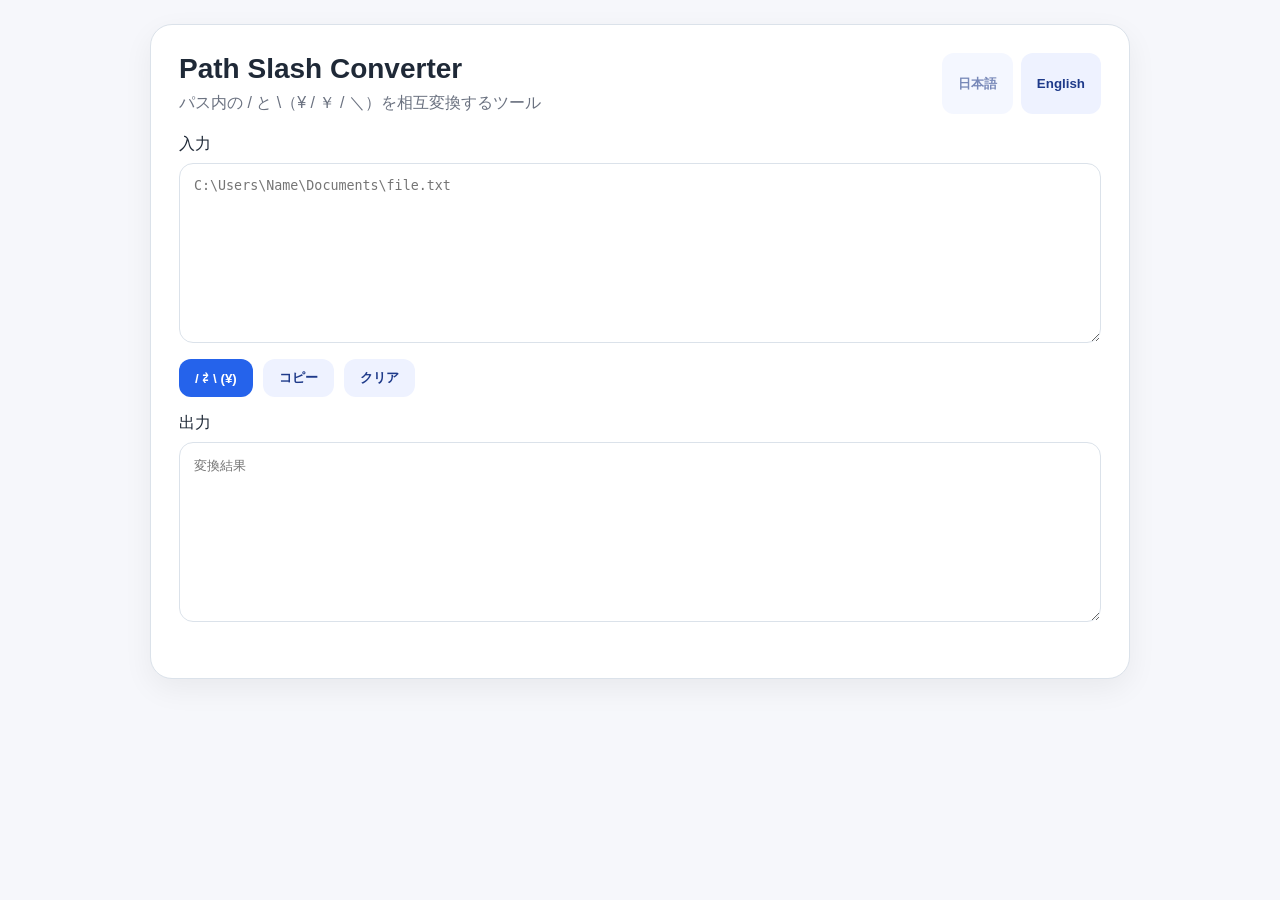
==== index.html @ 615e6d34 "Fix readonly/placeholder not applying and swap collision bug Full-width spaces between textarea attr" ====
<!DOCTYPE html>
<html lang="ja">
<head>
  <meta charset="UTF-8" />
  <meta name="viewport" content="width=device-width, initial-scale=1.0" />
  <title>Path Slash Converter</title>
  <link rel="stylesheet" href="style.css" />
</head>
  <!-- Google tag (gtag.js) -->
<script async src="https://www.googletagmanager.com/gtag/js?id=G-JZM8ZQH42C"></script>
<script>
  window.dataLayer = window.dataLayer || [];
  function gtag(){dataLayer.push(arguments);}
  gtag('js', new Date());

  gtag('config', 'G-JZM8ZQH42C');
</script>
<body>

<main class="app">
<header class="header">
<div class="header-top">
<div>
<h1 id="title">Path Slash Converter</h1>
<p id="description">
パス内の / と \（¥ / ￥ / ＼）を相互変換するツール</p>
</div>

<div class="lang-switch">
<button id="langJa" class="secondary">日本語</button>
<button id="langEn" class="secondary">English</button>
</div>
</div>
</header>

<section class="editor">
<div class="panel">
<label id="inputLabel">入力</label>
<textarea
id="input"
placeholder="C:\Users\Name\Documents\file.txt"></textarea>
</div>

<div class="actions">
<button id="swapSlash">/ ⇄ \ (¥)</button>
<button id="copyOutput" class="secondary">
Copy
</button>
<button id="clearAll" class="secondary">
Clear
</button>
</div>

<div class="panel">
<label id="outputLabel">出力</label>
<textarea id="output" readonly placeholder="変換結果"></textarea>
<div class="status" id="status"></div>
</div>
</section>
</main>

<script src="script.js"></script>
</body>
</html>
---- style.css ----
:root {
--bg:#f6f7fb;
--panel:#ffffff;
--text:#1f2937;
--muted:#6b7280;
--line:#dbe2ea;
--accent:#2563eb;
--accent-hover:#1d4ed8;
--secondary-bg:#eef2ff;
--secondary-text:#1e3a8a;
--secondary-hover:#e0e7ff;
--status:#0f766e;
--shadow:0 10px 30px rgba(0,0,0,0.06);
}

@media (prefers-color-scheme: dark) {

:root {
--bg:#0b1220;
--panel:#121a2b;
--text:#e5e7eb;
--muted:#94a3b8;
--line:#243045;
--accent:#3b82f6;
--accent-hover:#60a5fa;
--secondary-bg:#1a2540;
--secondary-text:#dbeafe;
--secondary-hover:#223156;
--status:#34d399;
--shadow:0 12px 32px rgba(0,0,0,0.28);
}
}

*{box-sizing:border-box}
body{
margin:0;
padding:24px;
background:var(--bg);
color:var(--text);
font-family:
Inter,
"Segoe UI",
Roboto,
"Hiragino Sans",
"Yu Gothic UI",
sans-serif;
}

.app{
max-width:980px;
margin:auto;
background:var(--panel);
border:1px solid var(--line);
border-radius:22px;
padding:28px;
box-shadow:var(--shadow);
}

.header{
margin-bottom:20px;
}

.header-top{
display:flex;
justify-content:space-between;
gap:16px;
}

h1{
margin:0 0 8px;
font-size:28px;
}

p{
margin:0;
color:var(--muted);
}

.editor{
display:flex;
flex-direction:column;
gap:16px;
}

.panel{
display:flex;
flex-direction:column;
gap:8px;
}

textarea{
width:100%;
min-height:180px;
border:1px solid var(--line);
border-radius:14px;
padding:14px;
resize:vertical;
font-family:Consolas,monospace;
background:transparent;
color:var(--text);
}

textarea:focus{
outline:2px solid rgba(59,130,246,0.2);
border-color:var(--accent);
}

.actions{
display:flex;
gap:10px;
}

.lang-switch{
display:flex;
gap:8px;
}

button{
border:0;
border-radius:12px;
padding:10px 16px;
font-weight:700;
cursor:pointer;
background:var(--accent);
color:white;
}

button:hover{
background:var(--accent-hover);
}

button.secondary{
background:var(--secondary-bg);
color:var(--secondary-text);
}

button.secondary:hover{
background:var(--secondary-hover);
}

button:disabled{
opacity:.6;
cursor:default;
}

.status{
min-height:20px;
font-size:13px;
color:var(--status);
}

@media(max-width:760px){
.header-top{
flex-direction:column;
}

.actions{
flex-direction:column;
}

button{
width:100%;
}

}
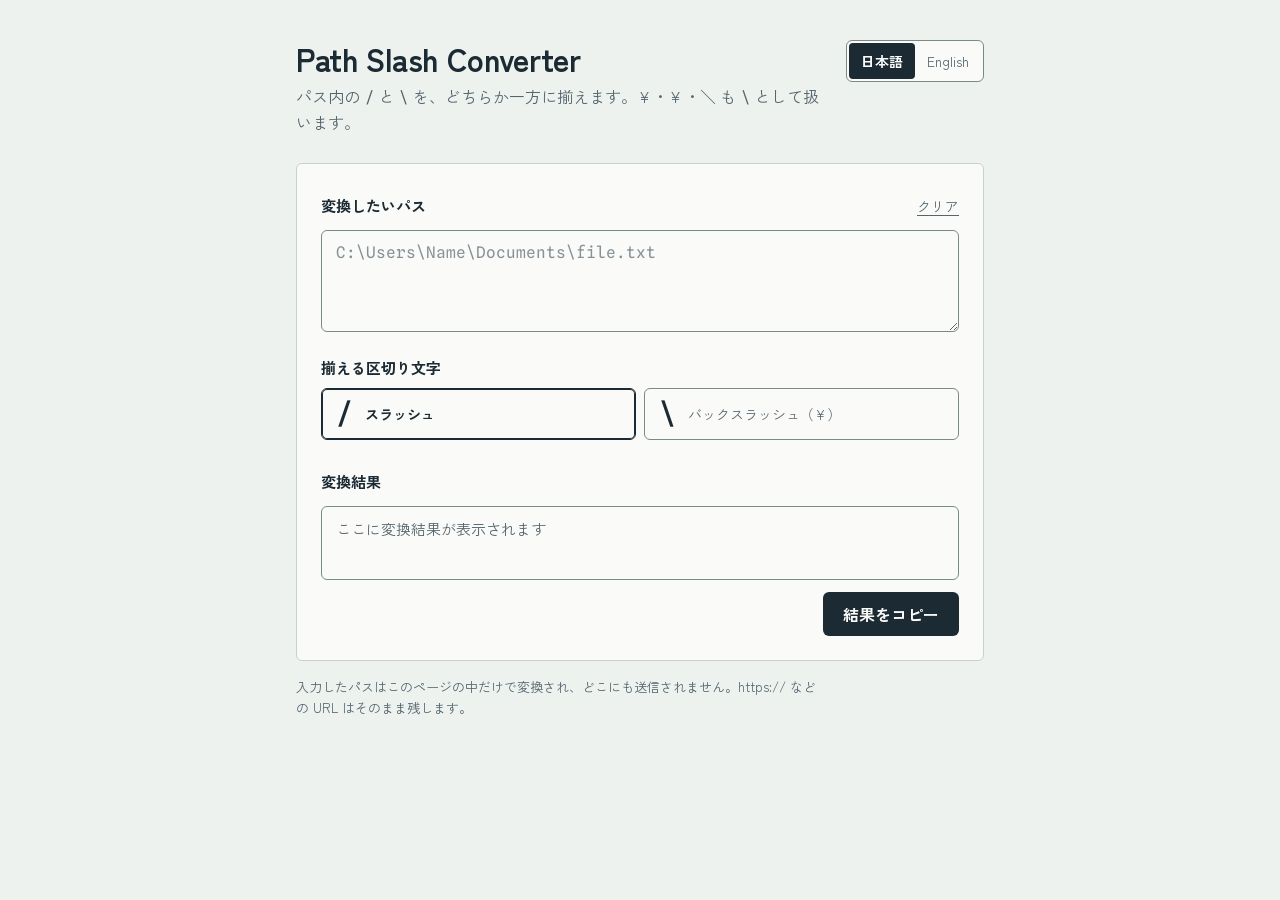
==== commit 203cee3f: "Redesign as a proofreading sheet and fix conversion, i18n and a11y issues Design: monospace path box" ====
--- a/index.html
+++ b/index.html
@@ -3,62 +3,112 @@
 <head>
   <meta charset="UTF-8" />
   <meta name="viewport" content="width=device-width, initial-scale=1.0" />
-  <title>Path Slash Converter</title>
+  <title>Path Slash Converter | パスの / と \ を揃える無料ツール</title>
+  <meta name="description" content="パス内の / と \ を、どちらか一方に揃える無料のブラウザツール。¥・￥・＼ も \ として扱い、貼り付けるとすぐ変換。インストール不要。" />
+  <link rel="canonical" href="https://jacqueline37.github.io/Path-Slash-Converter/" />
+  <meta property="og:title" content="Path Slash Converter" />
+  <meta property="og:description" content="パス内の / と \ を、どちらか一方に揃える無料のブラウザツール。¥・￥・＼ も \ として扱います。" />
+  <meta property="og:type" content="website" />
+  <meta property="og:url" content="https://jacqueline37.github.io/Path-Slash-Converter/" />
+  <meta property="og:image" content="https://jacqueline37.github.io/Path-Slash-Converter/assets/og-image.png" />
+  <meta name="twitter:card" content="summary_large_image" />
+  <meta name="twitter:image" content="https://jacqueline37.github.io/Path-Slash-Converter/assets/og-image.png" />
+
+  <link rel="preconnect" href="https://fonts.googleapis.com" />
+  <link rel="preconnect" href="https://fonts.gstatic.com" crossorigin />
+  <link rel="stylesheet" href="https://fonts.googleapis.com/css2?family=Spline+Sans+Mono:wght@400;600&family=Zen+Kaku+Gothic+New:wght@400;700&display=swap" />
   <link rel="stylesheet" href="style.css" />
+
+  <script type="application/ld+json">
+  {
+    "@context": "https://schema.org",
+    "@type": "WebApplication",
+    "name": "Path Slash Converter",
+    "url": "https://jacqueline37.github.io/Path-Slash-Converter/",
+    "description": "パス内の / と \\ を、どちらか一方に揃える無料のブラウザツール。¥・￥・＼ も \\ として扱います。",
+    "applicationCategory": "UtilitiesApplication",
+    "operatingSystem": "Any",
+    "inLanguage": ["ja", "en"],
+    "offers": {
+      "@type": "Offer",
+      "price": "0",
+      "priceCurrency": "JPY"
+    }
+  }
+  </script>
+
+  <!-- Google tag (gtag.js) -->
+  <script async src="https://www.googletagmanager.com/gtag/js?id=G-JZM8ZQH42C"></script>
+  <script>
+    window.dataLayer = window.dataLayer || [];
+    function gtag(){dataLayer.push(arguments);}
+    gtag('js', new Date());
+    gtag('config', 'G-JZM8ZQH42C');
+  </script>
 </head>
-  <!-- Google tag (gtag.js) -->
-<script async src="https://www.googletagmanager.com/gtag/js?id=G-JZM8ZQH42C"></script>
-<script>
-  window.dataLayer = window.dataLayer || [];
-  function gtag(){dataLayer.push(arguments);}
-  gtag('js', new Date());
+<body>
+  <div class="page">
+    <header class="masthead">
+      <div class="masthead-text">
+        <h1 id="title">Path Slash Converter</h1>
+        <p id="description">パス内の <span class="sep">/</span> と <span class="sep">\</span> を、どちらか一方に揃えます。¥・￥・＼ も <span class="sep">\</span> として扱います。</p>
+      </div>
+      <div class="lang" role="group" id="langGroup" aria-label="表示言語">
+        <button type="button" id="langJa" lang="ja" aria-pressed="true">日本語</button>
+        <button type="button" id="langEn" lang="en" aria-pressed="false">English</button>
+      </div>
+    </header>
 
-  gtag('config', 'G-JZM8ZQH42C');
-</script>
-<body>
+    <main class="sheet">
+      <div class="field">
+        <div class="field-head">
+          <label id="inputLabel" for="input">変換したいパス</label>
+          <button type="button" id="clearAll" class="text-button">クリア</button>
+        </div>
+        <textarea
+          id="input"
+          class="path-box"
+          rows="3"
+          spellcheck="false"
+          autocomplete="off"
+          autocapitalize="off"
+          autocorrect="off"
+          placeholder="C:\Users\Name\Documents\file.txt"></textarea>
+      </div>
 
-<main class="app">
-<header class="header">
-<div class="header-top">
-<div>
-<h1 id="title">Path Slash Converter</h1>
-<p id="description">
-パス内の / と \（¥ / ￥ / ＼）を相互変換するツール</p>
-</div>
+      <fieldset class="direction">
+        <legend id="directionLabel">揃える区切り文字</legend>
+        <div class="direction-options">
+          <label class="option">
+            <input type="radio" name="target" value="/" checked />
+            <span class="glyph" aria-hidden="true">/</span>
+            <span class="option-text" id="slashText">スラッシュ</span>
+          </label>
+          <label class="option">
+            <input type="radio" name="target" value="\" />
+            <span class="glyph" aria-hidden="true">\</span>
+            <span class="option-text" id="backslashText">バックスラッシュ（¥）</span>
+          </label>
+        </div>
+      </fieldset>
 
-<div class="lang-switch">
-<button id="langJa" class="secondary">日本語</button>
-<button id="langEn" class="secondary">English</button>
-</div>
-</div>
-</header>
+      <div class="field">
+        <div class="field-head">
+          <label id="outputLabel" for="output">変換結果</label>
+        </div>
+        <output id="output" for="input" class="path-box result" data-empty="ここに変換結果が表示されます"></output>
+        <div class="result-foot">
+          <p class="status" id="status" role="status" aria-live="polite"></p>
+          <button type="button" id="copyOutput" class="primary">結果をコピー</button>
+        </div>
+      </div>
+    </main>
 
-<section class="editor">
-<div class="panel">
-<label id="inputLabel">入力</label>
-<textarea
-id="input"
-placeholder="C:\Users\Name\Documents\file.txt"></textarea>
-</div>
+    <footer class="note">
+      <p id="privacyNote">入力したパスはこのページの中だけで変換され、どこにも送信されません。https:// などの URL はそのまま残します。</p>
+    </footer>
+  </div>
 
-<div class="actions">
-<button id="swapSlash">/ ⇄ \ (¥)</button>
-<button id="copyOutput" class="secondary">
-Copy
-</button>
-<button id="clearAll" class="secondary">
-Clear
-</button>
-</div>
-
-<div class="panel">
-<label id="outputLabel">出力</label>
-<textarea id="output" readonly placeholder="変換結果"></textarea>
-<div class="status" id="status"></div>
-</div>
-</section>
-</main>
-
-<script src="script.js"></script>
+  <script src="script.js"></script>
 </body>
 </html>
--- a/style.css
+++ b/style.css
@@ -1,165 +1,416 @@
+/*
+  Concept: a path being proofread.
+  Paths are set in a monospace face; every separator the tool
+  changed is marked in shu (vermilion red-pen ink). Shu is reserved for
+  "this character changed" and is not used anywhere else.
+*/
+
 :root {
---bg:#f6f7fb;
---panel:#ffffff;
---text:#1f2937;
---muted:#6b7280;
---line:#dbe2ea;
---accent:#2563eb;
---accent-hover:#1d4ed8;
---secondary-bg:#eef2ff;
---secondary-text:#1e3a8a;
---secondary-hover:#e0e7ff;
---status:#0f766e;
---shadow:0 10px 30px rgba(0,0,0,0.06);
+  color-scheme: light dark;
+
+  --paper: #eef2ef;      /* page background, cool grey-green */
+  --sheet: #fafbf9;      /* writing surface */
+  --ink: #1c2a33;        /* indigo-black ink */
+  --ink-soft: #55656e;   /* secondary text */
+  --rule: #c5d3cb;       /* sheet edge */
+  --edge: #7a8b84;       /* borders of inputs and controls (3:1) */
+  --shu: #c8381e;        /* red-pen marks: changed separators only */
+  --shu-wash: rgba(200, 56, 30, 0.16);
+
+  --font-ui: "Zen Kaku Gothic New", "Hiragino Sans", "Yu Gothic UI", "Meiryo", system-ui, sans-serif;
+  --font-path: "Spline Sans Mono", Consolas, "SF Mono", Menlo, monospace;
+
+  --line: 1.75rem;       /* line height of path text */
+  --radius: 6px;
 }
 
 @media (prefers-color-scheme: dark) {
-
-:root {
---bg:#0b1220;
---panel:#121a2b;
---text:#e5e7eb;
---muted:#94a3b8;
---line:#243045;
---accent:#3b82f6;
---accent-hover:#60a5fa;
---secondary-bg:#1a2540;
---secondary-text:#dbeafe;
---secondary-hover:#223156;
---status:#34d399;
---shadow:0 12px 32px rgba(0,0,0,0.28);
-}
-}
-
-*{box-sizing:border-box}
-body{
-margin:0;
-padding:24px;
-background:var(--bg);
-color:var(--text);
-font-family:
-Inter,
-"Segoe UI",
-Roboto,
-"Hiragino Sans",
-"Yu Gothic UI",
-sans-serif;
-}
-
-.app{
-max-width:980px;
-margin:auto;
-background:var(--panel);
-border:1px solid var(--line);
-border-radius:22px;
-padding:28px;
-box-shadow:var(--shadow);
-}
-
-.header{
-margin-bottom:20px;
-}
-
-.header-top{
-display:flex;
-justify-content:space-between;
-gap:16px;
-}
-
-h1{
-margin:0 0 8px;
-font-size:28px;
-}
-
-p{
-margin:0;
-color:var(--muted);
-}
-
-.editor{
-display:flex;
-flex-direction:column;
-gap:16px;
-}
-
-.panel{
-display:flex;
-flex-direction:column;
-gap:8px;
-}
-
-textarea{
-width:100%;
-min-height:180px;
-border:1px solid var(--line);
-border-radius:14px;
-padding:14px;
-resize:vertical;
-font-family:Consolas,monospace;
-background:transparent;
-color:var(--text);
-}
-
-textarea:focus{
-outline:2px solid rgba(59,130,246,0.2);
-border-color:var(--accent);
-}
-
-.actions{
-display:flex;
-gap:10px;
-}
-
-.lang-switch{
-display:flex;
-gap:8px;
-}
-
-button{
-border:0;
-border-radius:12px;
-padding:10px 16px;
-font-weight:700;
-cursor:pointer;
-background:var(--accent);
-color:white;
-}
-
-button:hover{
-background:var(--accent-hover);
-}
-
-button.secondary{
-background:var(--secondary-bg);
-color:var(--secondary-text);
-}
-
-button.secondary:hover{
-background:var(--secondary-hover);
-}
-
-button:disabled{
-opacity:.6;
-cursor:default;
-}
-
-.status{
-min-height:20px;
-font-size:13px;
-color:var(--status);
-}
-
-@media(max-width:760px){
-.header-top{
-flex-direction:column;
-}
-
-.actions{
-flex-direction:column;
-}
-
-button{
-width:100%;
-}
-
-}
+  :root {
+    --paper: #12181b;
+    --sheet: #182024;
+    --ink: #e3e8e4;
+    --ink-soft: #9aa8a6;
+    --rule: #2f3d3a;
+    --edge: #5d706b;
+    --shu: #ff7b5e;
+    --shu-wash: rgba(255, 123, 94, 0.2);
+  }
+}
+
+*,
+*::before,
+*::after {
+  box-sizing: border-box;
+}
+
+body {
+  margin: 0;
+  background: var(--paper);
+  color: var(--ink);
+  font-family: var(--font-ui);
+  font-size: 1rem;
+  line-height: 1.6;
+  -webkit-text-size-adjust: 100%;
+}
+
+.page {
+  max-width: 46rem;
+  margin: 0 auto;
+  padding: 2.5rem 1.5rem 3rem;
+}
+
+/* Separators inside UI text: Latin monospace so "\" never renders as "¥" */
+.sep {
+  font-family: var(--font-path);
+  font-size: 0.95em;
+  padding: 0 0.05em;
+}
+
+/* ---------- Header ---------- */
+
+.masthead {
+  display: flex;
+  align-items: flex-start;
+  justify-content: space-between;
+  gap: 1rem 1.5rem;
+  margin-bottom: 1.75rem;
+}
+
+h1 {
+  margin: 0 0 0.375rem;
+  font-size: clamp(1.5625rem, 4vw, 1.953rem);
+  line-height: 1.2;
+  font-weight: 700;
+  letter-spacing: -0.01em;
+}
+
+.masthead p {
+  margin: 0;
+  max-width: 34em;
+  color: var(--ink-soft);
+}
+
+.lang {
+  display: flex;
+  flex-shrink: 0;
+  border: 1px solid var(--edge);
+  border-radius: var(--radius);
+  padding: 2px;
+  background: var(--sheet);
+}
+
+.lang button {
+  min-height: 36px;
+  padding: 0 0.75rem;
+  border: 0;
+  border-radius: 4px;
+  background: transparent;
+  color: var(--ink-soft);
+  font: inherit;
+  font-size: 0.875rem;
+  cursor: pointer;
+}
+
+.lang button[aria-pressed="true"] {
+  background: var(--ink);
+  color: var(--sheet);
+  font-weight: 700;
+}
+
+.lang button[aria-pressed="false"]:hover {
+  color: var(--ink);
+}
+
+/* ---------- Sheet ---------- */
+
+.sheet {
+  display: grid;
+  gap: 1.5rem;
+  padding: 1.5rem;
+  background: var(--sheet);
+  border: 1px solid var(--rule);
+  border-radius: var(--radius);
+}
+
+.field {
+  display: grid;
+  gap: 0.375rem;
+}
+
+.field-head {
+  display: flex;
+  align-items: center;
+  justify-content: space-between;
+  gap: 1rem;
+  min-height: 36px;
+}
+
+.field-head label,
+.direction legend {
+  font-weight: 700;
+  font-size: 0.9375rem;
+}
+
+/* Shared surface for the input and the result */
+.path-box {
+  display: block;
+  width: 100%;
+  margin: 0;
+  padding: 0.5rem 0.875rem;
+  border: 1px solid var(--edge);
+  border-radius: var(--radius);
+  background: transparent;
+  color: var(--ink);
+  font-family: var(--font-path);
+  font-size: 1rem;
+  line-height: var(--line);
+  white-space: pre-wrap;
+  overflow-wrap: anywhere;
+}
+
+textarea.path-box {
+  height: calc(var(--line) * 3 + 1rem + 2px);
+  min-height: calc(var(--line) + 1rem + 2px);
+  resize: vertical;
+}
+
+textarea.path-box::placeholder {
+  color: var(--ink-soft);
+  opacity: 0.7;
+}
+
+textarea.path-box:focus {
+  outline: 2px solid var(--ink);
+  outline-offset: 1px;
+  border-color: var(--ink);
+}
+
+.result {
+  min-height: calc(var(--line) * 2 + 1rem + 2px);
+}
+
+.result:empty::before {
+  content: attr(data-empty);
+  color: var(--ink-soft);
+  font-family: var(--font-ui);
+  font-size: 0.9375rem;
+}
+
+/* The one loud element: changed separators, marked like red-pen corrections */
+.result mark {
+  background: transparent;
+  color: var(--shu);
+  font-weight: 600;
+  text-decoration: underline 2px var(--shu);
+  text-underline-offset: 0.3em;
+}
+
+.result.just-changed mark {
+  animation: mark-in 900ms ease-out;
+}
+
+@keyframes mark-in {
+  from { background: var(--shu-wash); }
+  to { background: transparent; }
+}
+
+/* ---------- Direction (radio group) ---------- */
+
+.direction {
+  margin: 0;
+  padding: 0;
+  border: 0;
+  min-width: 0;
+}
+
+.direction legend {
+  padding: 0;
+  margin-bottom: 0.5rem;
+}
+
+.direction-options {
+  display: grid;
+  grid-template-columns: 1fr 1fr;
+  gap: 0.5rem;
+}
+
+.option {
+  position: relative;
+  display: flex;
+  align-items: center;
+  gap: 0.75rem;
+  min-height: 52px;
+  padding: 0.375rem 0.875rem;
+  border: 1px solid var(--edge);
+  border-radius: var(--radius);
+  cursor: pointer;
+}
+
+.option input {
+  position: absolute;
+  opacity: 0;
+  width: 1px;
+  height: 1px;
+  pointer-events: none;
+}
+
+.option .glyph {
+  font-family: var(--font-path);
+  font-size: 1.75rem;
+  font-weight: 600;
+  line-height: 1;
+  width: 1ch;
+  text-align: center;
+}
+
+.option .option-text {
+  font-size: 0.875rem;
+  line-height: 1.35;
+  color: var(--ink-soft);
+}
+
+.option:hover {
+  border-color: var(--ink-soft);
+}
+
+.option:has(input:checked) {
+  border-color: var(--ink);
+  box-shadow: inset 0 0 0 1px var(--ink);
+}
+
+.option:has(input:checked) .option-text {
+  color: var(--ink);
+  font-weight: 700;
+}
+
+.option:has(input:focus-visible) {
+  outline: 2px solid var(--ink);
+  outline-offset: 2px;
+}
+
+/* ---------- Result footer ---------- */
+
+.result-foot {
+  display: flex;
+  align-items: center;
+  justify-content: space-between;
+  gap: 0.75rem 1rem;
+  margin-top: 0.375rem;
+}
+
+.status {
+  margin: 0;
+  min-height: 1.6em;
+  font-size: 0.875rem;
+  color: var(--ink-soft);
+}
+
+/* ---------- Buttons ---------- */
+
+button {
+  font: inherit;
+}
+
+button:focus-visible {
+  outline: 2px solid var(--ink);
+  outline-offset: 2px;
+}
+
+.primary {
+  flex-shrink: 0;
+  min-height: 44px;
+  padding: 0 1.25rem;
+  border: 0;
+  border-radius: var(--radius);
+  background: var(--ink);
+  color: var(--sheet);
+  font-weight: 700;
+  cursor: pointer;
+}
+
+.primary:hover {
+  background: color-mix(in srgb, var(--ink) 85%, var(--sheet));
+}
+
+.text-button {
+  min-height: 36px;
+  padding: 0 0.5rem;
+  margin-right: -0.5rem;
+  border: 0;
+  background: transparent;
+  color: var(--ink-soft);
+  font-size: 0.875rem;
+  text-decoration: underline;
+  text-underline-offset: 0.2em;
+  cursor: pointer;
+}
+
+.text-button:hover {
+  color: var(--ink);
+}
+
+/* ---------- Footer ---------- */
+
+.note {
+  margin-top: 1rem;
+}
+
+.note p {
+  margin: 0;
+  max-width: 40em;
+  font-size: 0.8125rem;
+  color: var(--ink-soft);
+}
+
+/* ---------- Small screens ---------- */
+
+@media (max-width: 560px) {
+  .page {
+    padding: 1.25rem 1rem 2rem;
+  }
+
+  .masthead {
+    flex-direction: column;
+    margin-bottom: 1.25rem;
+  }
+
+  .masthead p {
+    font-size: 0.9375rem;
+  }
+
+  .sheet {
+    padding: 1rem;
+    gap: 1rem;
+  }
+
+  textarea.path-box {
+    height: calc(var(--line) * 2 + 1rem + 2px);
+  }
+
+  .option {
+    gap: 0.5rem;
+    min-height: 48px;
+    padding: 0.25rem 0.625rem;
+  }
+
+  .option .glyph {
+    font-size: 1.5rem;
+  }
+
+  .option .option-text {
+    font-size: 0.8125rem;
+  }
+}
+
+@media (max-width: 380px) {
+  .result-foot {
+    flex-direction: column;
+    align-items: stretch;
+  }
+}
+
+@media (prefers-reduced-motion: reduce) {
+  .result.just-changed mark {
+    animation: none;
+  }
+}
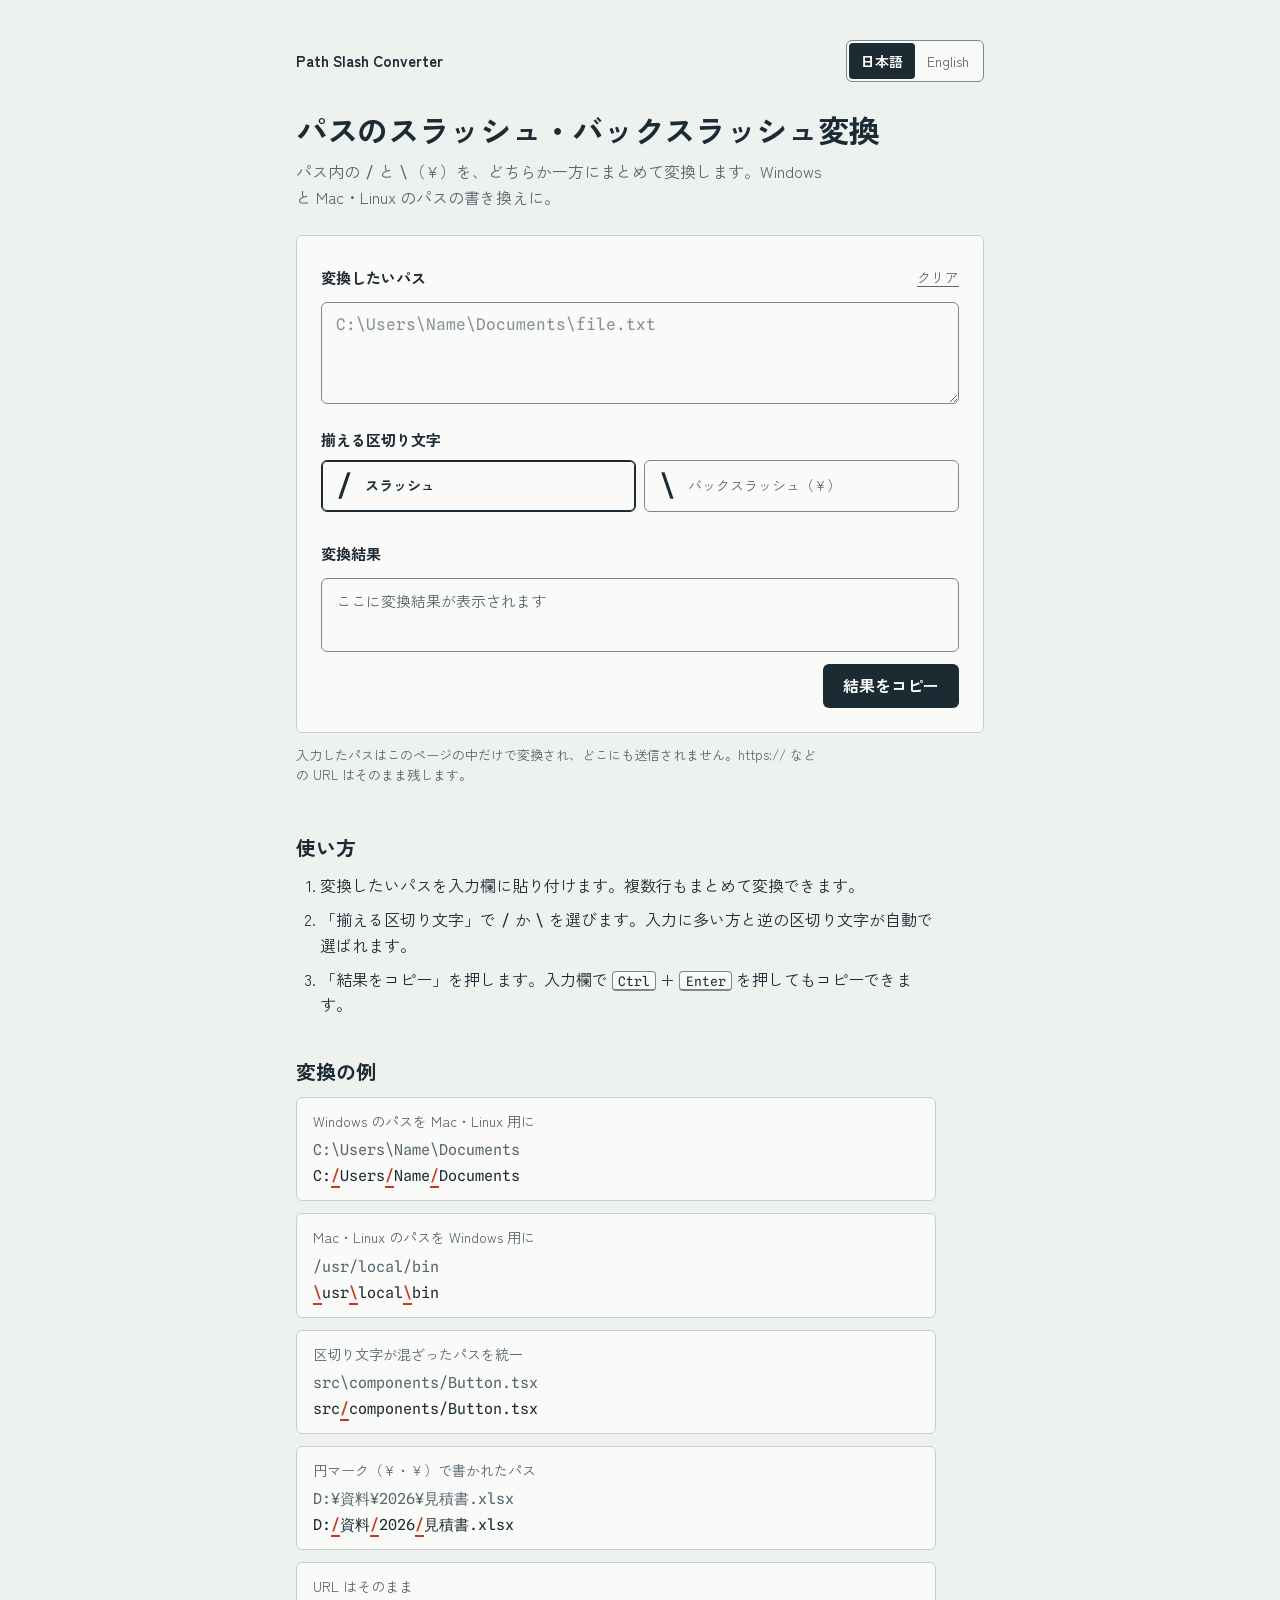
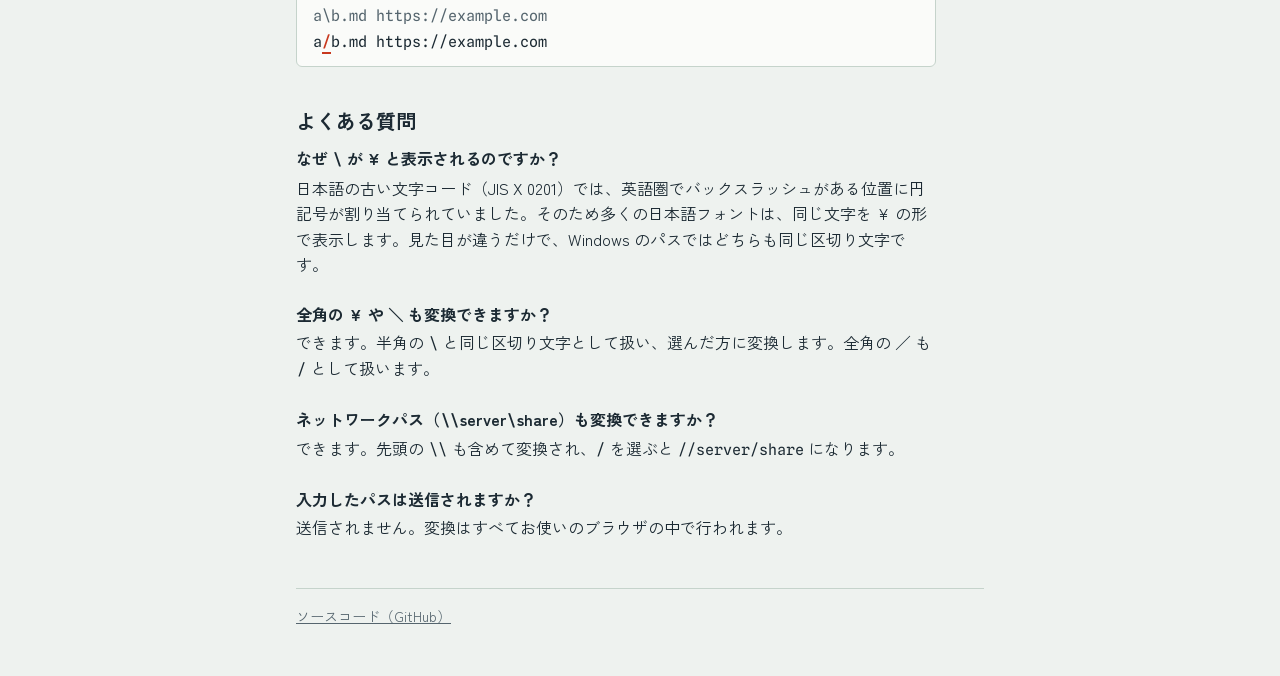
==== commit ceef956f: "Give English its own page and add search-friendly copy and guide content - Move English to a static " ====
--- a/index.html
+++ b/index.html
@@ -3,20 +3,38 @@
 <head>
   <meta charset="UTF-8" />
   <meta name="viewport" content="width=device-width, initial-scale=1.0" />
-  <title>Path Slash Converter | パスの / と \ を揃える無料ツール</title>
-  <meta name="description" content="パス内の / と \ を、どちらか一方に揃える無料のブラウザツール。¥・￥・＼ も \ として扱い、貼り付けるとすぐ変換。インストール不要。" />
+  <title>スラッシュ・バックスラッシュ（円マーク）変換ツール｜Path Slash Converter</title>
+  <meta name="description" content="パスのスラッシュ（/）とバックスラッシュ（\・円マーク ¥）を一括変換する無料ツール。Windows のパスを Mac・Linux 用に、その逆も。貼り付けるだけで変換、インストール不要。" />
   <link rel="canonical" href="https://jacqueline37.github.io/Path-Slash-Converter/" />
-  <meta property="og:title" content="Path Slash Converter" />
-  <meta property="og:description" content="パス内の / と \ を、どちらか一方に揃える無料のブラウザツール。¥・￥・＼ も \ として扱います。" />
+  <link rel="alternate" hreflang="ja" href="https://jacqueline37.github.io/Path-Slash-Converter/" />
+  <link rel="alternate" hreflang="en" href="https://jacqueline37.github.io/Path-Slash-Converter/en/" />
+  <link rel="alternate" hreflang="x-default" href="https://jacqueline37.github.io/Path-Slash-Converter/" />
+  <script>
+    // Old links used ?lang=en; the English page now has its own URL.
+    if (new URLSearchParams(location.search).get("lang") === "en") location.replace("en/");
+  </script>
+  <meta name="theme-color" content="#eef2ef" media="(prefers-color-scheme: light)" />
+  <meta name="theme-color" content="#12181b" media="(prefers-color-scheme: dark)" />
+  <link rel="icon" href="assets/favicon.svg" type="image/svg+xml" />
+
+  <meta property="og:site_name" content="Path Slash Converter" />
+  <meta property="og:title" content="スラッシュ・バックスラッシュ（円マーク）変換ツール" />
+  <meta property="og:description" content="パスの / と \（¥）を、どちらか一方にまとめて変換。Windows と Mac・Linux のパスの書き換えに。貼り付けるだけ、インストール不要。" />
   <meta property="og:type" content="website" />
   <meta property="og:url" content="https://jacqueline37.github.io/Path-Slash-Converter/" />
   <meta property="og:image" content="https://jacqueline37.github.io/Path-Slash-Converter/assets/og-image.png" />
+  <meta property="og:image:width" content="1200" />
+  <meta property="og:image:height" content="630" />
+  <meta property="og:image:alt" content="C:\Users\Name\Documents\file.txt を C:/Users/Name/Documents/file.txt に変換した例" />
+  <meta property="og:locale" content="ja_JP" />
+  <meta property="og:locale:alternate" content="en_US" />
   <meta name="twitter:card" content="summary_large_image" />
   <meta name="twitter:image" content="https://jacqueline37.github.io/Path-Slash-Converter/assets/og-image.png" />
 
   <link rel="preconnect" href="https://fonts.googleapis.com" />
   <link rel="preconnect" href="https://fonts.gstatic.com" crossorigin />
-  <link rel="stylesheet" href="https://fonts.googleapis.com/css2?family=Spline+Sans+Mono:wght@400;600&family=Zen+Kaku+Gothic+New:wght@400;700&display=swap" />
+  <link rel="preload" as="style" href="https://fonts.googleapis.com/css2?family=Spline+Sans+Mono:wght@400;600&family=Zen+Kaku+Gothic+New:wght@400;700&display=swap" onload="this.onload=null;this.rel='stylesheet'" />
+  <noscript><link rel="stylesheet" href="https://fonts.googleapis.com/css2?family=Spline+Sans+Mono:wght@400;600&family=Zen+Kaku+Gothic+New:wght@400;700&display=swap" /></noscript>
   <link rel="stylesheet" href="style.css" />
 
   <script type="application/ld+json">
@@ -24,11 +42,12 @@
     "@context": "https://schema.org",
     "@type": "WebApplication",
     "name": "Path Slash Converter",
+    "alternateName": "スラッシュ・バックスラッシュ変換ツール",
     "url": "https://jacqueline37.github.io/Path-Slash-Converter/",
-    "description": "パス内の / と \\ を、どちらか一方に揃える無料のブラウザツール。¥・￥・＼ も \\ として扱います。",
+    "description": "パスのスラッシュ（/）とバックスラッシュ（\\・円マーク ¥）を一括変換する無料のブラウザツール。",
     "applicationCategory": "UtilitiesApplication",
     "operatingSystem": "Any",
-    "inLanguage": ["ja", "en"],
+    "inLanguage": "ja",
     "offers": {
       "@type": "Offer",
       "price": "0",
@@ -48,64 +67,122 @@
 </head>
 <body>
   <div class="page">
-    <header class="masthead">
-      <div class="masthead-text">
-        <h1 id="title">Path Slash Converter</h1>
-        <p id="description">パス内の <span class="sep">/</span> と <span class="sep">\</span> を、どちらか一方に揃えます。¥・￥・＼ も <span class="sep">\</span> として扱います。</p>
-      </div>
-      <div class="lang" role="group" id="langGroup" aria-label="表示言語">
-        <button type="button" id="langJa" lang="ja" aria-pressed="true">日本語</button>
-        <button type="button" id="langEn" lang="en" aria-pressed="false">English</button>
-      </div>
+    <header class="site-bar">
+      <a class="brand" href="./">Path Slash Converter</a>
+      <nav class="lang" aria-label="言語">
+        <a href="./" hreflang="ja" lang="ja" aria-current="page">日本語</a>
+        <a href="en/" hreflang="en" lang="en">English</a>
+      </nav>
     </header>
 
-    <main class="sheet">
-      <div class="field">
-        <div class="field-head">
-          <label id="inputLabel" for="input">変換したいパス</label>
-          <button type="button" id="clearAll" class="text-button">クリア</button>
-        </div>
-        <textarea
-          id="input"
-          class="path-box"
-          rows="3"
-          spellcheck="false"
-          autocomplete="off"
-          autocapitalize="off"
-          autocorrect="off"
-          placeholder="C:\Users\Name\Documents\file.txt"></textarea>
+    <main>
+      <div class="intro">
+        <h1>パスのスラッシュ・バックスラッシュ変換</h1>
+        <p class="lead">パス内の <span class="sep">/</span> と <span class="sep">\</span>（¥）を、どちらか一方にまとめて変換します。Windows と Mac・Linux のパスの書き換えに。</p>
       </div>
 
-      <fieldset class="direction">
-        <legend id="directionLabel">揃える区切り文字</legend>
-        <div class="direction-options">
-          <label class="option">
-            <input type="radio" name="target" value="/" checked />
-            <span class="glyph" aria-hidden="true">/</span>
-            <span class="option-text" id="slashText">スラッシュ</span>
-          </label>
-          <label class="option">
-            <input type="radio" name="target" value="\" />
-            <span class="glyph" aria-hidden="true">\</span>
-            <span class="option-text" id="backslashText">バックスラッシュ（¥）</span>
-          </label>
+      <div class="sheet">
+        <div class="field">
+          <div class="field-head">
+            <label for="input">変換したいパス</label>
+            <button type="button" id="clearAll" class="text-button">クリア</button>
+          </div>
+          <textarea
+            id="input"
+            class="path-box"
+            rows="3"
+            spellcheck="false"
+            autocomplete="off"
+            autocapitalize="off"
+            autocorrect="off"
+            placeholder="C:\Users\Name\Documents\file.txt"></textarea>
         </div>
-      </fieldset>
 
-      <div class="field">
-        <div class="field-head">
-          <label id="outputLabel" for="output">変換結果</label>
-        </div>
-        <output id="output" for="input" class="path-box result" data-empty="ここに変換結果が表示されます"></output>
-        <div class="result-foot">
-          <p class="status" id="status" role="status" aria-live="polite"></p>
-          <button type="button" id="copyOutput" class="primary">結果をコピー</button>
+        <fieldset class="direction">
+          <legend>揃える区切り文字</legend>
+          <div class="direction-options">
+            <label class="option">
+              <input type="radio" name="target" value="/" checked />
+              <span class="glyph" aria-hidden="true">/</span>
+              <span class="option-text">スラッシュ</span>
+            </label>
+            <label class="option">
+              <input type="radio" name="target" value="\" />
+              <span class="glyph" aria-hidden="true">\</span>
+              <span class="option-text">バックスラッシュ（¥）</span>
+            </label>
+          </div>
+        </fieldset>
+
+        <div class="field">
+          <div class="field-head">
+            <label for="output">変換結果</label>
+          </div>
+          <output id="output" for="input" class="path-box result" data-empty="ここに変換結果が表示されます"></output>
+          <div class="result-foot">
+            <p class="status" id="status" role="status" aria-live="polite"></p>
+            <button type="button" id="copyOutput" class="primary">結果をコピー</button>
+          </div>
         </div>
       </div>
+
+      <p class="note">入力したパスはこのページの中だけで変換され、どこにも送信されません。https:// などの URL はそのまま残します。</p>
+
+      <section class="guide" aria-labelledby="howto">
+        <h2 id="howto">使い方</h2>
+        <ol class="steps">
+          <li>変換したいパスを入力欄に貼り付けます。複数行もまとめて変換できます。</li>
+          <li>「揃える区切り文字」で <span class="sep">/</span> か <span class="sep">\</span> を選びます。入力に多い方と逆の区切り文字が自動で選ばれます。</li>
+          <li>「結果をコピー」を押します。入力欄で <kbd>Ctrl</kbd> + <kbd>Enter</kbd> を押してもコピーできます。</li>
+        </ol>
+      </section>
+
+      <section class="guide" aria-labelledby="examples">
+        <h2 id="examples">変換の例</h2>
+        <dl class="examples">
+          <div class="example">
+            <dt>Windows のパスを Mac・Linux 用に</dt>
+            <dd><code>C:\Users\Name\Documents</code></dd>
+            <dd><code>C:<mark>/</mark>Users<mark>/</mark>Name<mark>/</mark>Documents</code></dd>
+          </div>
+          <div class="example">
+            <dt>Mac・Linux のパスを Windows 用に</dt>
+            <dd><code>/usr/local/bin</code></dd>
+            <dd><code><mark>\</mark>usr<mark>\</mark>local<mark>\</mark>bin</code></dd>
+          </div>
+          <div class="example">
+            <dt>区切り文字が混ざったパスを統一</dt>
+            <dd><code>src\components/Button.tsx</code></dd>
+            <dd><code>src<mark>/</mark>components/Button.tsx</code></dd>
+          </div>
+          <div class="example">
+            <dt>円マーク（¥・￥）で書かれたパス</dt>
+            <dd><code>D:¥資料¥2026¥見積書.xlsx</code></dd>
+            <dd><code>D:<mark>/</mark>資料<mark>/</mark>2026<mark>/</mark>見積書.xlsx</code></dd>
+          </div>
+          <div class="example">
+            <dt>URL はそのまま</dt>
+            <dd><code>a\b.md https://example.com</code></dd>
+            <dd><code>a<mark>/</mark>b.md https://example.com</code></dd>
+          </div>
+        </dl>
+      </section>
+
+      <section class="guide" aria-labelledby="faq">
+        <h2 id="faq">よくある質問</h2>
+        <h3>なぜ <span class="sep">\</span> が ¥ と表示されるのですか？</h3>
+        <p>日本語の古い文字コード（JIS X 0201）では、英語圏でバックスラッシュがある位置に円記号が割り当てられていました。そのため多くの日本語フォントは、同じ文字を ¥ の形で表示します。見た目が違うだけで、Windows のパスではどちらも同じ区切り文字です。</p>
+        <h3>全角の ￥ や ＼ も変換できますか？</h3>
+        <p>できます。半角の <span class="sep">\</span> と同じ区切り文字として扱い、選んだ方に変換します。全角の ／ も <span class="sep">/</span> として扱います。</p>
+        <h3>ネットワークパス（<span class="sep">\\</span>server<span class="sep">\</span>share）も変換できますか？</h3>
+        <p>できます。先頭の <span class="sep">\\</span> も含めて変換され、<span class="sep">/</span> を選ぶと <code>//server/share</code> になります。</p>
+        <h3>入力したパスは送信されますか？</h3>
+        <p>送信されません。変換はすべてお使いのブラウザの中で行われます。</p>
+      </section>
     </main>
 
-    <footer class="note">
-      <p id="privacyNote">入力したパスはこのページの中だけで変換され、どこにも送信されません。https:// などの URL はそのまま残します。</p>
+    <footer class="site-foot">
+      <a href="https://github.com/jacqueline37/Path-Slash-Converter">ソースコード（GitHub）</a>
     </footer>
   </div>
 
--- a/style.css
+++ b/style.css
@@ -66,59 +66,81 @@
   padding: 0 0.05em;
 }
 
-/* ---------- Header ---------- */
-
-.masthead {
+/* ---------- Site bar ---------- */
+
+.site-bar {
   display: flex;
-  align-items: flex-start;
+  flex-wrap: wrap;
+  align-items: center;
   justify-content: space-between;
-  gap: 1rem 1.5rem;
+  gap: 0.5rem 1rem;
   margin-bottom: 1.75rem;
 }
 
-h1 {
-  margin: 0 0 0.375rem;
-  font-size: clamp(1.5625rem, 4vw, 1.953rem);
-  line-height: 1.2;
+.brand {
   font-weight: 700;
-  letter-spacing: -0.01em;
-}
-
-.masthead p {
-  margin: 0;
-  max-width: 34em;
-  color: var(--ink-soft);
+  font-size: 0.9375rem;
+  color: var(--ink);
+  text-decoration: none;
+}
+
+.brand:hover {
+  text-decoration: underline;
+  text-underline-offset: 0.2em;
 }
 
 .lang {
   display: flex;
-  flex-shrink: 0;
   border: 1px solid var(--edge);
   border-radius: var(--radius);
   padding: 2px;
   background: var(--sheet);
 }
 
-.lang button {
+.lang a {
+  display: inline-flex;
+  align-items: center;
   min-height: 36px;
   padding: 0 0.75rem;
-  border: 0;
   border-radius: 4px;
-  background: transparent;
-  color: var(--ink-soft);
-  font: inherit;
+  color: var(--ink-soft);
   font-size: 0.875rem;
-  cursor: pointer;
-}
-
-.lang button[aria-pressed="true"] {
+  text-decoration: none;
+}
+
+.lang a[aria-current="page"] {
   background: var(--ink);
   color: var(--sheet);
   font-weight: 700;
 }
 
-.lang button[aria-pressed="false"]:hover {
-  color: var(--ink);
+.lang a:not([aria-current]):hover {
+  color: var(--ink);
+}
+
+a:focus-visible {
+  outline: 2px solid var(--ink);
+  outline-offset: 2px;
+}
+
+/* ---------- Intro ---------- */
+
+.intro {
+  margin-bottom: 1.5rem;
+}
+
+h1 {
+  margin: 0 0 0.5rem;
+  font-size: clamp(1.5625rem, 4vw, 1.953rem);
+  line-height: 1.3;
+  font-weight: 700;
+  letter-spacing: -0.01em;
+}
+
+.lead {
+  margin: 0;
+  max-width: 34em;
+  color: var(--ink-soft);
 }
 
 /* ---------- Sheet ---------- */
@@ -196,8 +218,9 @@
   font-size: 0.9375rem;
 }
 
-/* The one loud element: changed separators, marked like red-pen corrections */
-.result mark {
+/* The one loud element: changed separators, marked like red-pen corrections.
+   Used in the live result and in the examples below the tool. */
+mark {
   background: transparent;
   color: var(--shu);
   font-weight: 600;
@@ -349,17 +372,108 @@
   color: var(--ink);
 }
 
-/* ---------- Footer ---------- */
+/* ---------- Note, guide, footer ---------- */
 
 .note {
-  margin-top: 1rem;
-}
-
-.note p {
-  margin: 0;
+  margin: 0.75rem 0 0;
   max-width: 40em;
   font-size: 0.8125rem;
   color: var(--ink-soft);
+}
+
+.guide {
+  max-width: 40em;
+  margin-top: 3rem;
+}
+
+.guide + .guide {
+  margin-top: 2.5rem;
+}
+
+h2 {
+  margin: 0 0 0.75rem;
+  font-size: 1.25rem;
+  line-height: 1.35;
+}
+
+h3 {
+  margin: 1.5rem 0 0.25rem;
+  font-size: 1rem;
+  line-height: 1.5;
+}
+
+h2 + h3 {
+  margin-top: 0;
+}
+
+.guide p {
+  margin: 0;
+}
+
+.steps {
+  display: grid;
+  gap: 0.5rem;
+  margin: 0;
+  padding-left: 1.5em;
+}
+
+code {
+  font-family: var(--font-path);
+  font-size: 0.9375em;
+}
+
+kbd {
+  padding: 0.05em 0.4em;
+  border: 1px solid var(--edge);
+  border-bottom-width: 2px;
+  border-radius: 4px;
+  background: var(--sheet);
+  font-family: var(--font-path);
+  font-size: 0.8125em;
+}
+
+.examples {
+  display: grid;
+  gap: 0.75rem;
+  margin: 0;
+}
+
+.example {
+  padding: 0.75rem 1rem;
+  background: var(--sheet);
+  border: 1px solid var(--rule);
+  border-radius: var(--radius);
+}
+
+.example dt {
+  margin-bottom: 0.25rem;
+  font-size: 0.875rem;
+  color: var(--ink-soft);
+}
+
+.example dd {
+  margin: 0;
+  overflow-wrap: anywhere;
+}
+
+/* before (soft) / after (ink, with marks) */
+.example dd:first-of-type {
+  color: var(--ink-soft);
+}
+
+.site-foot {
+  margin-top: 3rem;
+  padding-top: 1rem;
+  border-top: 1px solid var(--rule);
+  font-size: 0.875rem;
+}
+
+.site-foot a {
+  color: var(--ink-soft);
+}
+
+.site-foot a:hover {
+  color: var(--ink);
 }
 
 /* ---------- Small screens ---------- */
@@ -369,13 +483,31 @@
     padding: 1.25rem 1rem 2rem;
   }
 
-  .masthead {
-    flex-direction: column;
-    margin-bottom: 1.25rem;
-  }
-
-  .masthead p {
+  .site-bar {
+    gap: 0.5rem;
+    margin-bottom: 1rem;
+  }
+
+  .lang a {
+    padding: 0 0.625rem;
+  }
+
+  .intro {
+    margin-bottom: 1rem;
+  }
+
+  h1 {
+    font-size: 1.375rem;
+    margin-bottom: 0.375rem;
+  }
+
+  .lead {
     font-size: 0.9375rem;
+    line-height: 1.55;
+  }
+
+  .guide {
+    margin-top: 2.5rem;
   }
 
   .sheet {
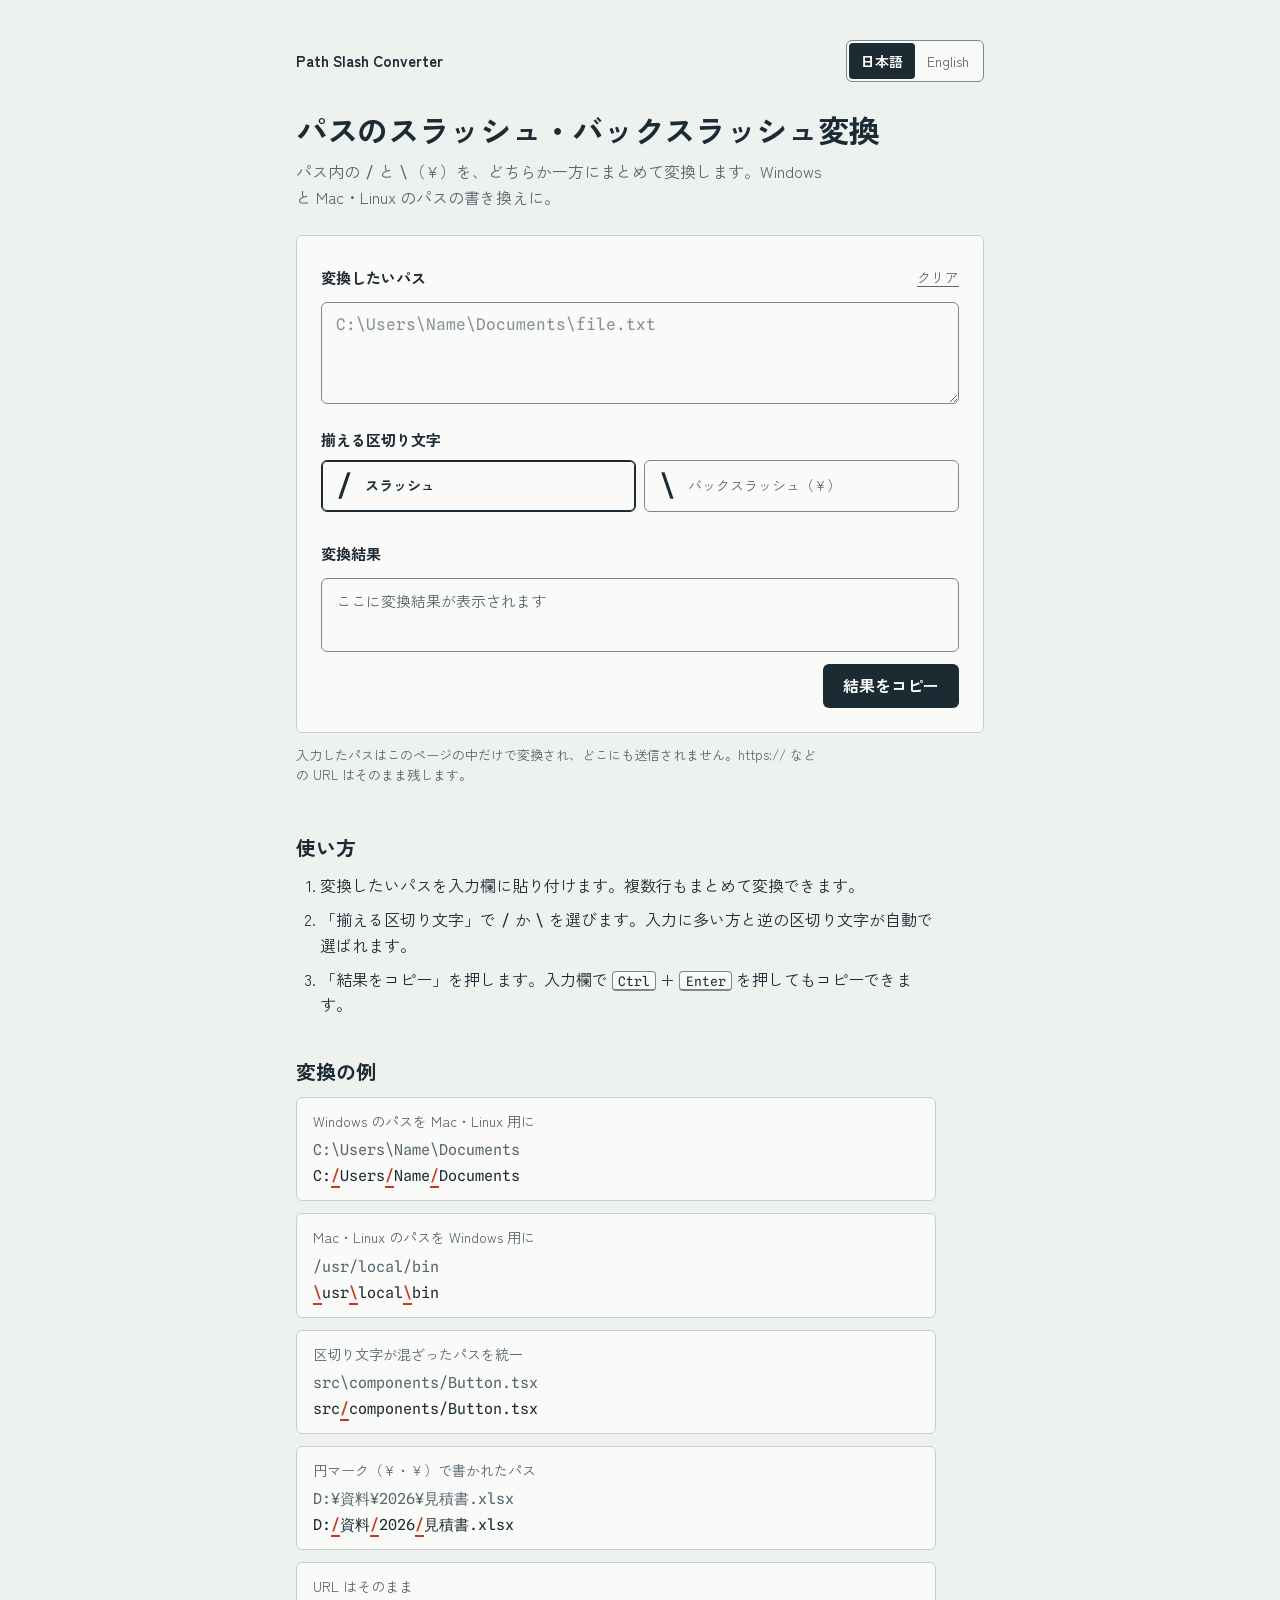
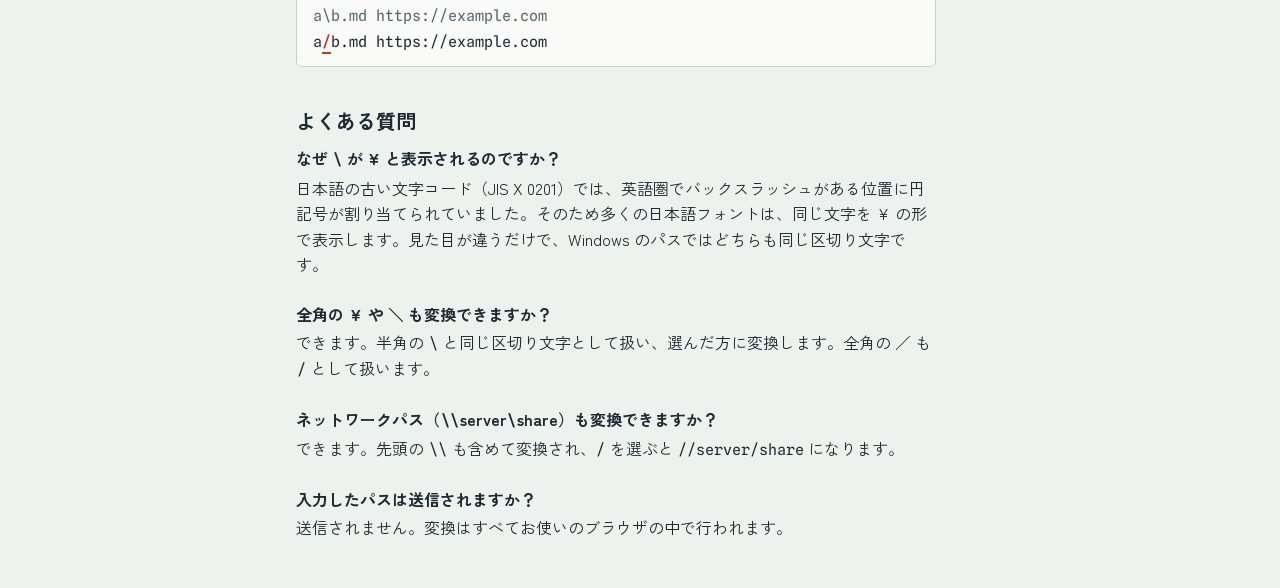
==== commit be1599ad: "Remove the GitHub source link footer Co-Authored-By: Claude Opus 5.5 <noreply@anthropic.com>" ====
--- a/index.html
+++ b/index.html
@@ -180,10 +180,6 @@
         <p>送信されません。変換はすべてお使いのブラウザの中で行われます。</p>
       </section>
     </main>
-
-    <footer class="site-foot">
-      <a href="https://github.com/jacqueline37/Path-Slash-Converter">ソースコード（GitHub）</a>
-    </footer>
   </div>
 
   <script src="script.js"></script>
--- a/style.css
+++ b/style.css
@@ -461,21 +461,6 @@
   color: var(--ink-soft);
 }
 
-.site-foot {
-  margin-top: 3rem;
-  padding-top: 1rem;
-  border-top: 1px solid var(--rule);
-  font-size: 0.875rem;
-}
-
-.site-foot a {
-  color: var(--ink-soft);
-}
-
-.site-foot a:hover {
-  color: var(--ink);
-}
-
 /* ---------- Small screens ---------- */
 
 @media (max-width: 560px) {
